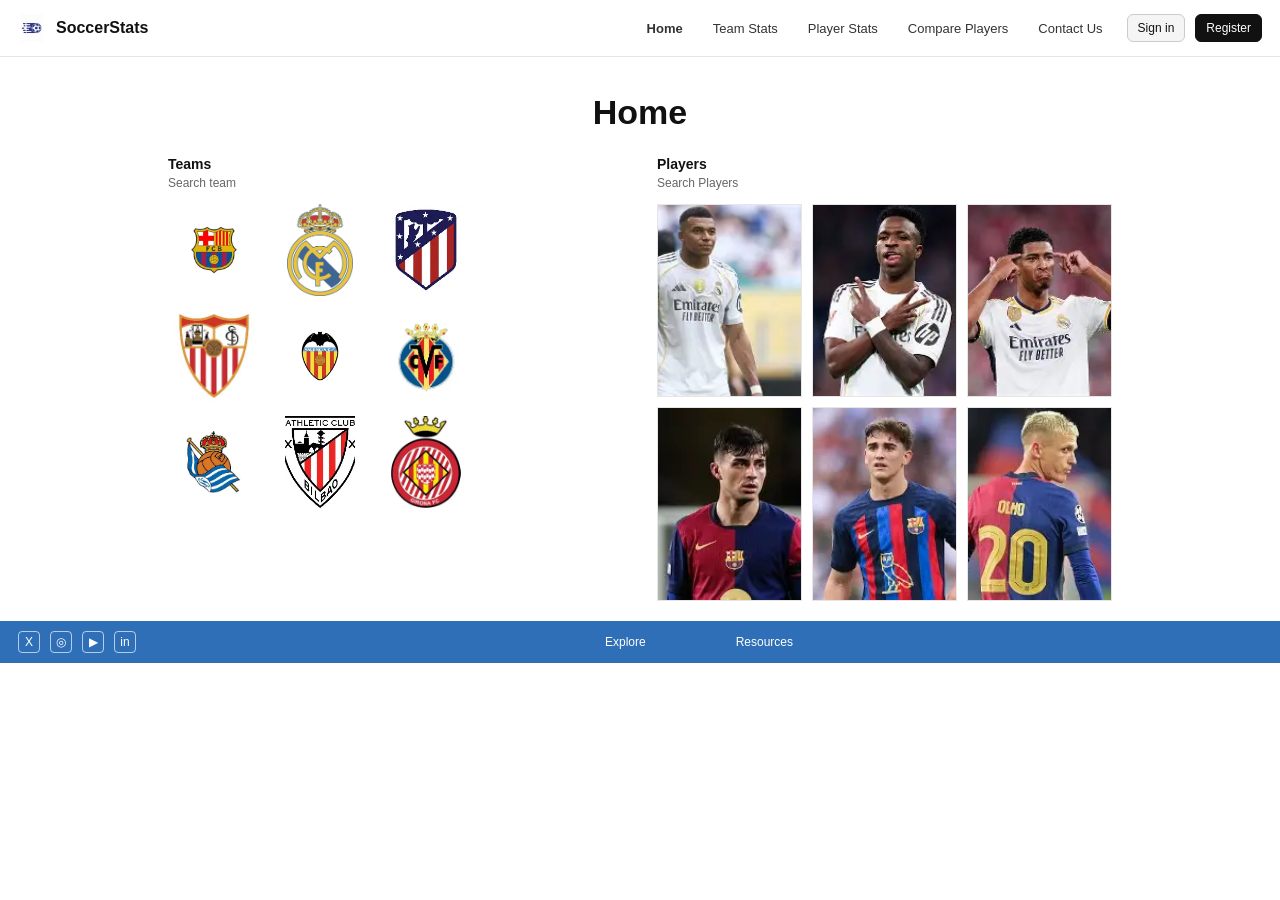
==== index.html @ dd5eb85a "Add files via upload" ====
<!doctype html>
<html lang="en">
<head>
  <meta charset="utf-8" />
  <meta name="viewport" content="width=device-width, initial-scale=1" />
  <title>SoccerStats | Home</title>
   <!-- Author: Isaac Sanchez  -->
  <link rel="stylesheet" href="styles.css" />
</head>

<body>
  <!-- Header / Nav -->
  <header class="site-header">
    <div class="brand">
      <img class="brand-logo" src="images/logo.png" alt="SoccerStats logo" />
      <span class="brand-name">SoccerStats</span>
    </div>

    <nav class="top-nav" aria-label="Primary">
      <a class="nav-link active" href="index.html" aria-current="page">Home</a>
      <a class="nav-link" href="team-stats.html">Team Stats</a>
      <a class="nav-link" href="player-stats.html">Player Stats</a>
      <a class="nav-link" href="compare.html">Compare Players</a>
      <a class="nav-link" href="contact.html">Contact Us</a>

      <div class="nav-actions">
        <a class="btn btn-ghost" href="signin.html">Sign in</a>
        <a class="btn btn-solid" href="register.html">Register</a>
      </div>
    </nav>
  </header>

  <main class="page">
    <h1 class="page-title">Home</h1>

    <section class="content" aria-label="Home content">
      <!-- Teams -->
      <div class="column">
        <div class="section-head">
          <h2>Teams</h2>
          <p class="muted">Search team</p>
        </div>

        <section class="teams-grid" aria-label="La Liga team logos">
          <img class="team-logo" src="images/teams/barcelona.png" alt="FC Barcelona" />
          <img class="team-logo" src="images/teams/realmadrid.png" alt="Real Madrid" />
          <img class="team-logo" src="images/teams/atletico.png" alt="Atlético de Madrid" />

          <img class="team-logo" src="images/teams/sevilla.png" alt="Sevilla FC" />
          <img class="team-logo" src="images/teams/valencia.png" alt="Valencia CF" />
          <img class="team-logo" src="images/teams/villarreal.png" alt="Villarreal CF" />

          <img class="team-logo" src="images/teams/realsociedad.png" alt="Real Sociedad" />
          <img class="team-logo" src="images/teams/athleticclub.png" alt="Athletic Club" />
          <img class="team-logo" src="images/teams/girona.png" alt="Girona FC" />
        </section>
      </div>

      <!-- Players -->
      <div class="column">
        <div class="section-head">
          <h2>Players</h2>
          <p class="muted">Search Players</p>
        </div>

        <section class="players-grid" aria-label="Active La Liga players">
          <img class="player-img" src="images/players/mbappe.jpg" alt="Kylian Mbappé" />
          <img class="player-img" src="images/players/vinicius.jpg" alt="Vinícius Júnior" />
          <img class="player-img" src="images/players/bellingham.jpg" alt="Jude Bellingham" />

          <img class="player-img" src="images/players/pedri.jpg" alt="Pedri" />
          <img class="player-img" src="images/players/gavi.jpg" alt="Gavi" />
          <img class="player-img" src="images/players/olmo.jpg" alt="Dani Olmo" />
        </section>
      </div>
    </section>
  </main>

  <footer class="site-footer">
    <nav class="footer-left" aria-label="Social links">
      <a class="social" href="#" aria-label="X">X</a>
      <a class="social" href="#" aria-label="Instagram">◎</a>
      <a class="social" href="#" aria-label="YouTube">▶</a>
      <a class="social" href="#" aria-label="LinkedIn">in</a>
    </nav>

    <div class="footer-links">
      <a href="#" class="footer-link">Explore</a>
      <a href="#" class="footer-link">Resources</a>
    </div>

    <div class="footer-right" aria-hidden="true"></div>
  </footer>
</body>
</html>
---- styles.css ----
* { box-sizing: border-box; }

:root {
  --text: #111;
  --muted: #666;
  --line: #e6e6e6;
  --blue: #2f6fb7;
  --btn-dark: #111;
}

body {
  margin: 0;
  font-family: Arial, Helvetica, sans-serif;
  color: var(--text);
  background: #fff;
}

/* Header / Nav */
.site-header {
  display: flex;
  align-items: center;
  gap: 20px;
  padding: 14px 18px;
  border-bottom: 1px solid var(--line);
}

.brand {
  display: flex;
  align-items: center;
  gap: 10px;
  min-width: 170px;
}

.brand-logo {
  width: 28px;
  height: 28px;
  object-fit: contain;
}

.brand-name {
  font-weight: 700;
}

.top-nav {
  display: flex;
  align-items: center;
  gap: 18px;
  flex: 1;
  justify-content: flex-end;
  flex-wrap: wrap;
}

.nav-link {
  text-decoration: none;
  color: #333;
  font-size: 13px;
  padding: 6px 6px;
}

.nav-link.active {
  font-weight: 700;
}

.nav-actions {
  display: flex;
  gap: 10px;
  align-items: center;
}

.btn {
  text-decoration: none;
  font-size: 12px;
  padding: 6px 10px;
  border-radius: 6px;
  border: 1px solid #ccc;
  color: #111;
  background: #fff;
  display: inline-block;
}

.btn-ghost { background: #f5f5f5; }

.btn-solid {
  background: var(--btn-dark);
  color: #fff;
  border-color: var(--btn-dark);
}

/* Main layout */
.page {
  max-width: 980px;
  margin: 0 auto;
  padding: 18px 18px 0;
}

.page-title {
  text-align: center;
  font-size: 34px;
  margin: 18px 0 24px;
}

.content {
  display: grid;
  grid-template-columns: 1fr 1fr;
  gap: 34px;
  align-items: start;
  padding-bottom: 20px;
}

.section-head h2 {
  font-size: 14px;
  margin: 0;
}

.muted {
  margin: 4px 0 14px;
  color: var(--muted);
  font-size: 12px;
}

/* Teams grid */
.teams-grid {
  display: grid;
  grid-template-columns: repeat(3, 92px);
  gap: 14px;
  align-items: center;
}

.team-logo {
  width: 92px;
  height: 92px;
  object-fit: contain;
}

/* Players grid */
.players-grid {
  display: grid;
  grid-template-columns: repeat(3, 1fr);
  gap: 10px;
}

.player-img {
  width: 100%;
  aspect-ratio: 3 / 4;
  object-fit: cover;
  border: 1px solid var(--line);
}

/* Team Stats page */
.search-row {
  display: flex;
  justify-content: center;
  align-items: center;
  gap: 110px;
  margin: 0 0 18px;
  color: #8a8a8a;
  font-size: 11px;
}

.search-icon {
  font-weight: 700;
  color: #333;
}

.stats-layout {
  display: grid;
  grid-template-columns: 1fr 1fr;
  gap: 40px;
  align-items: start;
  padding-bottom: 30px;
}

.team-logo-wrap {
  display: flex;
  justify-content: flex-start;
  align-items: flex-start;
}

.team-logo-large {
  width: 340px;
  max-width: 100%;
  height: auto;
  object-fit: contain;
}

.team-card {
  background: #fff;
  border: 1px solid var(--line);
  border-radius: 6px;
  padding: 22px 18px;
  min-height: 285px;
}

.team-card-title {
  text-align: center;
  margin: 0 0 14px;
  font-size: 14px;
}

.team-card-columns {
  display: grid;
  grid-template-columns: 1fr 1fr;
  gap: 60px;
  justify-content: center;
  padding: 0 10px;
}

.stat-list {
  margin: 0;
  padding-left: 16px;
  font-size: 11px;
  color: #666;
}

.stat-list li {
  margin: 7px 0;
}

.select-team-btn {
  display: block;
  width: 100%;
  margin-top: 18px;
  padding: 9px 12px;
  border-radius: 6px;
  border: 1px solid #333;
  background: #333;
  color: #fff;
  font-size: 11px;
  cursor: pointer;
}

.select-team-btn:hover { filter: brightness(1.05); }

/* Footer */
.site-footer {
  background: var(--blue);
  color: #fff;
  padding: 10px 18px;
  display: flex;
  align-items: center;
  justify-content: space-between;
}

.footer-left {
  display: flex;
  gap: 10px;
}

.social {
  width: 22px;
  height: 22px;
  border: 1px solid rgba(255,255,255,0.65);
  border-radius: 4px;
  display: inline-flex;
  align-items: center;
  justify-content: center;
  color: #fff;
  text-decoration: none;
  font-size: 12px;
}

.footer-links {
  display: flex;
  gap: 90px;
  font-size: 12px;
}

.footer-link {
  color: #fff;
  text-decoration: none;
}

/* Responsive */
@media (max-width: 900px) {
  .content { grid-template-columns: 1fr; }
  .stats-layout { grid-template-columns: 1fr; }
  .footer-links { gap: 30px; }
  .team-card-columns { gap: 20px; }
  .search-row { gap: 30px; }
}
/* ===== Contact page ===== */

.page-subtitle {
  text-align: center;
  margin: -10px 0 18px;
  color: #333;
  font-size: 16px;
}

.contact-wrap {
  display: flex;
  justify-content: center;
  padding-bottom: 30px;
}

.contact-card {
  width: 260px;
  border: 1px solid var(--line);
  border-radius: 6px;
  padding: 14px;
  background: #fff;
}

.form-group { margin-bottom: 12px; }

.form-label {
  display: block;
  font-size: 11px;
  color: #333;
  margin-bottom: 4px;
}

.form-input,
.form-textarea {
  width: 100%;
  padding: 7px 8px;
  font-size: 11px;
  border: 1px solid var(--line);
  border-radius: 4px;
  outline: none;
}

.form-textarea { resize: none; }

.form-submit {
  width: 100%;
  padding: 9px 12px;
  border-radius: 6px;
  border: 1px solid #333;
  background: #333;
  color: #fff;
  font-size: 11px;
  cursor: pointer;
}

.form-submit:hover { filter: brightness(1.05); }

/* ===== Compare page ===== */

.compare-layout {
  display: grid;
  grid-template-columns: 1fr 1fr;
  gap: 34px;
  align-items: start;
  padding-bottom: 28px;
}

.compare-panel {
  display: flex;
  flex-direction: column;
  align-items: center;
}

.compare-photo {
  width: 320px;
  max-width: 100%;
  height: 180px;
  object-fit: cover;
  margin-bottom: -6px; /* lets the card tuck under a bit */
}

.compare-card {
  width: 100%;
  border: 1px solid var(--line);
  border-radius: 6px;
  padding: 18px 16px;
  background: #fff;
}

.compare-title {
  text-align: center;
  margin: 0 0 12px;
  font-size: 14px;
}

.compare-columns {
  display: grid;
  grid-template-columns: 1fr 1fr;
  gap: 60px;
  padding: 0 10px;
}

/* ===== Player Stats page ===== */

.playerstats-layout {
  display: grid;
  grid-template-columns: 1fr 1fr;
  gap: 40px;
  align-items: start;
  padding-bottom: 30px;
}

.playerstats-photo-wrap {
  display: flex;
  justify-content: flex-start;
  align-items: flex-start;
}

.playerstats-photo {
  width: 520px;
  max-width: 100%;
  height: auto;
  object-fit: cover;
}

/* Responsive adjustments */
@media (max-width: 900px) {
  .compare-layout { grid-template-columns: 1fr; }
  .playerstats-layout { grid-template-columns: 1fr; }
  .compare-columns { gap: 20px; }
}
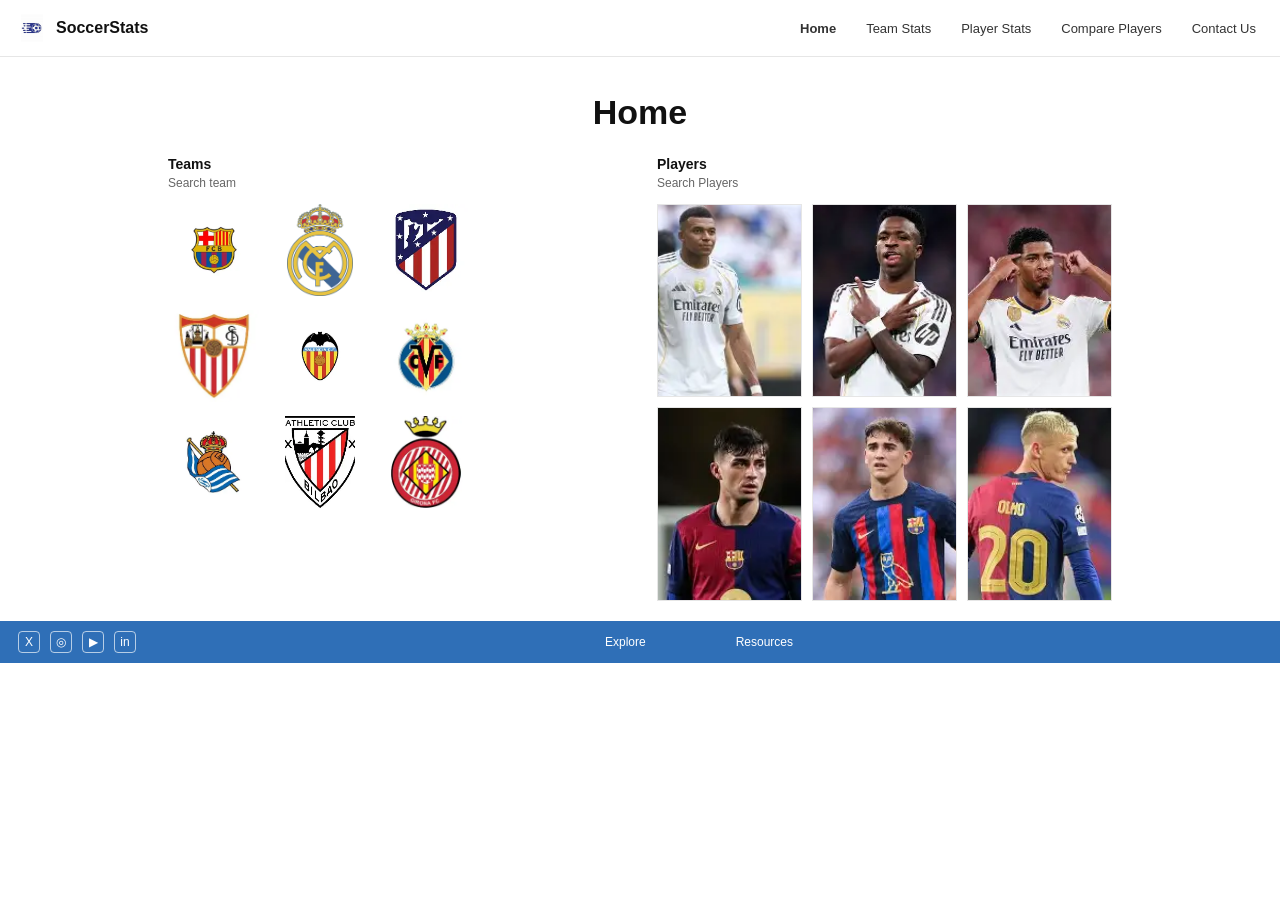
==== commit e9608008: "Fix formatting issues in index.html" ====
--- a/index.html
+++ b/index.html
@@ -22,11 +22,6 @@
       <a class="nav-link" href="player-stats.html">Player Stats</a>
       <a class="nav-link" href="compare.html">Compare Players</a>
       <a class="nav-link" href="contact.html">Contact Us</a>
-
-      <div class="nav-actions">
-        <a class="btn btn-ghost" href="signin.html">Sign in</a>
-        <a class="btn btn-solid" href="register.html">Register</a>
-      </div>
     </nav>
   </header>
 
@@ -92,4 +87,5 @@
     <div class="footer-right" aria-hidden="true"></div>
   </footer>
 </body>
-</html>+
+</html>
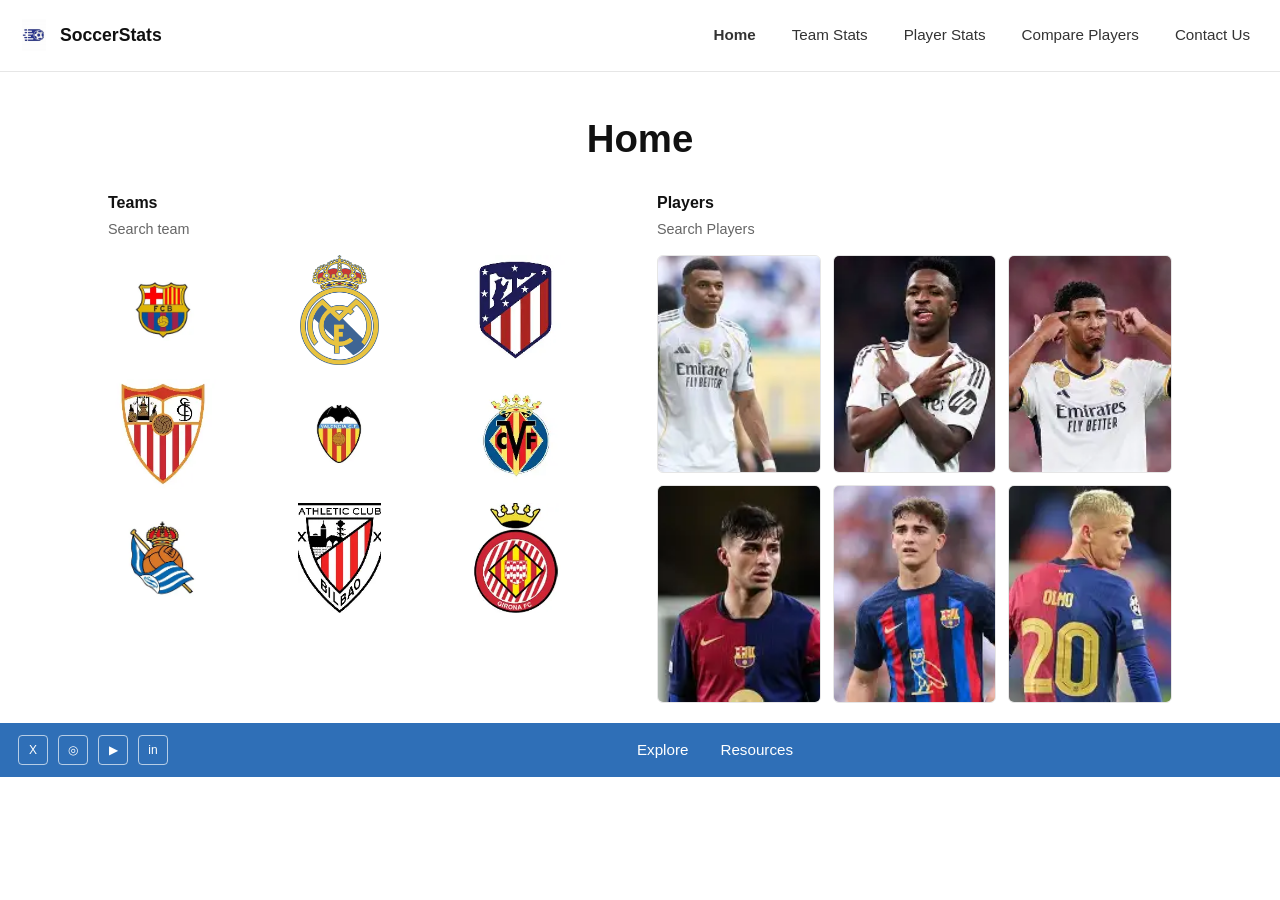
==== commit 78257b54: "Add links to team and player stats in index.html Updated team and player sections to include links t" ====
--- a/index.html
+++ b/index.html
@@ -4,12 +4,11 @@
   <meta charset="utf-8" />
   <meta name="viewport" content="width=device-width, initial-scale=1" />
   <title>SoccerStats | Home</title>
-   <!-- Author: Isaac Sanchez  -->
+  <!-- Author: Isaac Sanchez -->
   <link rel="stylesheet" href="styles.css" />
 </head>
 
 <body>
-  <!-- Header / Nav -->
   <header class="site-header">
     <div class="brand">
       <img class="brand-logo" src="images/logo.png" alt="SoccerStats logo" />
@@ -29,7 +28,6 @@
     <h1 class="page-title">Home</h1>
 
     <section class="content" aria-label="Home content">
-      <!-- Teams -->
       <div class="column">
         <div class="section-head">
           <h2>Teams</h2>
@@ -37,21 +35,44 @@
         </div>
 
         <section class="teams-grid" aria-label="La Liga team logos">
-          <img class="team-logo" src="images/teams/barcelona.png" alt="FC Barcelona" />
-          <img class="team-logo" src="images/teams/realmadrid.png" alt="Real Madrid" />
-          <img class="team-logo" src="images/teams/atletico.png" alt="Atlético de Madrid" />
+          <a class="team-link" href="https://www.laliga.com/en-GB/clubs/fc-barcelona/stats" target="_blank" rel="noopener noreferrer" aria-label="View FC Barcelona stats">
+            <img class="team-logo" src="images/teams/barcelona.png" alt="FC Barcelona" />
+          </a>
 
-          <img class="team-logo" src="images/teams/sevilla.png" alt="Sevilla FC" />
-          <img class="team-logo" src="images/teams/valencia.png" alt="Valencia CF" />
-          <img class="team-logo" src="images/teams/villarreal.png" alt="Villarreal CF" />
+          <a class="team-link" href="https://www.laliga.com/en-GB/clubs/real-madrid/stats" target="_blank" rel="noopener noreferrer" aria-label="View Real Madrid stats">
+            <img class="team-logo" src="images/teams/realmadrid.png" alt="Real Madrid" />
+          </a>
 
-          <img class="team-logo" src="images/teams/realsociedad.png" alt="Real Sociedad" />
-          <img class="team-logo" src="images/teams/athleticclub.png" alt="Athletic Club" />
-          <img class="team-logo" src="images/teams/girona.png" alt="Girona FC" />
+          <a class="team-link" href="https://www.laliga.com/en-GB/clubs/atletico-de-madrid/stats" target="_blank" rel="noopener noreferrer" aria-label="View Atlético de Madrid stats">
+            <img class="team-logo" src="images/teams/atletico.png" alt="Atlético de Madrid" />
+          </a>
+
+          <a class="team-link" href="https://www.laliga.com/en-GB/clubs/sevilla-fc/stats" target="_blank" rel="noopener noreferrer" aria-label="View Sevilla FC stats">
+            <img class="team-logo" src="images/teams/sevilla.png" alt="Sevilla FC" />
+          </a>
+
+          <a class="team-link" href="https://www.laliga.com/en-GB/clubs/valencia-cf/stats" target="_blank" rel="noopener noreferrer" aria-label="View Valencia CF stats">
+            <img class="team-logo" src="images/teams/valencia.png" alt="Valencia CF" />
+          </a>
+
+          <a class="team-link" href="https://www.laliga.com/en-GB/clubs/villarreal-cf/stats" target="_blank" rel="noopener noreferrer" aria-label="View Villarreal CF stats">
+            <img class="team-logo" src="images/teams/villarreal.png" alt="Villarreal CF" />
+          </a>
+
+          <a class="team-link" href="https://www.laliga.com/en-GB/clubs/real-sociedad/stats" target="_blank" rel="noopener noreferrer" aria-label="View Real Sociedad stats">
+            <img class="team-logo" src="images/teams/realsociedad.png" alt="Real Sociedad" />
+          </a>
+
+          <a class="team-link" href="https://www.laliga.com/en-GB/clubs/athletic-club/stats" target="_blank" rel="noopener noreferrer" aria-label="View Athletic Club stats">
+            <img class="team-logo" src="images/teams/athleticclub.png" alt="Athletic Club" />
+          </a>
+
+          <a class="team-link" href="https://www.laliga.com/en-GB/clubs/girona-fc/stats" target="_blank" rel="noopener noreferrer" aria-label="View Girona FC stats">
+            <img class="team-logo" src="images/teams/girona.png" alt="Girona FC" />
+          </a>
         </section>
       </div>
 
-      <!-- Players -->
       <div class="column">
         <div class="section-head">
           <h2>Players</h2>
@@ -59,13 +80,29 @@
         </div>
 
         <section class="players-grid" aria-label="Active La Liga players">
-          <img class="player-img" src="images/players/mbappe.jpg" alt="Kylian Mbappé" />
-          <img class="player-img" src="images/players/vinicius.jpg" alt="Vinícius Júnior" />
-          <img class="player-img" src="images/players/bellingham.jpg" alt="Jude Bellingham" />
+          <a class="player-link" href="https://www.laliga.com/en-GB/player/kylian-mbappe-lottin" target="_blank" rel="noopener noreferrer" aria-label="View Kylian Mbappé stats">
+            <img class="player-img" src="images/players/mbappe.jpg" alt="Kylian Mbappé" />
+          </a>
 
-          <img class="player-img" src="images/players/pedri.jpg" alt="Pedri" />
-          <img class="player-img" src="images/players/gavi.jpg" alt="Gavi" />
-          <img class="player-img" src="images/players/olmo.jpg" alt="Dani Olmo" />
+          <a class="player-link" href="https://www.laliga.com/en-GB/player/vini-jr" target="_blank" rel="noopener noreferrer" aria-label="View Vinícius Júnior stats">
+            <img class="player-img" src="images/players/vinicius.jpg" alt="Vinícius Júnior" />
+          </a>
+
+          <a class="player-link" href="https://www.laliga.com/en-GB/player/jude-bellingham" target="_blank" rel="noopener noreferrer" aria-label="View Jude Bellingham stats">
+            <img class="player-img" src="images/players/bellingham.jpg" alt="Jude Bellingham" />
+          </a>
+
+          <a class="player-link" href="https://www.laliga.com/en-GB/player/pedri" target="_blank" rel="noopener noreferrer" aria-label="View Pedri stats">
+            <img class="player-img" src="images/players/pedri.jpg" alt="Pedri" />
+          </a>
+
+          <a class="player-link" href="https://www.laliga.com/en-GB/player/gavi" target="_blank" rel="noopener noreferrer" aria-label="View Gavi stats">
+            <img class="player-img" src="images/players/gavi.jpg" alt="Gavi" />
+          </a>
+
+          <a class="player-link" href="https://www.laliga.com/en-GB/player/dani-olmo" target="_blank" rel="noopener noreferrer" aria-label="View Dani Olmo stats">
+            <img class="player-img" src="images/players/olmo.jpg" alt="Dani Olmo" />
+          </a>
         </section>
       </div>
     </section>
@@ -73,10 +110,10 @@
 
   <footer class="site-footer">
     <nav class="footer-left" aria-label="Social links">
-      <a class="social" href="#" aria-label="X">X</a>
-      <a class="social" href="#" aria-label="Instagram">◎</a>
-      <a class="social" href="#" aria-label="YouTube">▶</a>
-      <a class="social" href="#" aria-label="LinkedIn">in</a>
+      <a class="social" href="https://x.com" target="_blank" rel="noopener noreferrer" aria-label="X">X</a>
+      <a class="social" href="https://www.instagram.com" target="_blank" rel="noopener noreferrer" aria-label="Instagram">◎</a>
+      <a class="social" href="https://www.youtube.com" target="_blank" rel="noopener noreferrer" aria-label="YouTube">▶</a>
+      <a class="social" href="https://www.linkedin.com" target="_blank" rel="noopener noreferrer" aria-label="LinkedIn">in</a>
     </nav>
 
     <div class="footer-links">
@@ -87,5 +124,4 @@
     <div class="footer-right" aria-hidden="true"></div>
   </footer>
 </body>
-
 </html>
--- a/styles.css
+++ b/styles.css
@@ -1,4 +1,6 @@
-* { box-sizing: border-box; }
+* {
+  box-sizing: border-box;
+}
 
 :root {
   --text: #111;
@@ -8,20 +10,35 @@
   --btn-dark: #111;
 }
 
+html,
 body {
   margin: 0;
+  padding: 0;
+  overflow-x: hidden;
+}
+
+body {
   font-family: Arial, Helvetica, sans-serif;
   color: var(--text);
   background: #fff;
+  line-height: 1.5;
+}
+
+img {
+  max-width: 100%;
+  height: auto;
+  display: block;
 }
 
 /* Header / Nav */
 .site-header {
   display: flex;
   align-items: center;
+  justify-content: space-between;
   gap: 20px;
   padding: 14px 18px;
   border-bottom: 1px solid var(--line);
+  flex-wrap: wrap;
 }
 
 .brand {
@@ -32,19 +49,20 @@
 }
 
 .brand-logo {
-  width: 28px;
-  height: 28px;
+  width: 32px;
+  height: 32px;
   object-fit: contain;
 }
 
 .brand-name {
   font-weight: 700;
+  font-size: 1.1rem;
 }
 
 .top-nav {
   display: flex;
   align-items: center;
-  gap: 18px;
+  gap: 12px;
   flex: 1;
   justify-content: flex-end;
   flex-wrap: wrap;
@@ -53,8 +71,14 @@
 .nav-link {
   text-decoration: none;
   color: #333;
-  font-size: 13px;
-  padding: 6px 6px;
+  font-size: 0.95rem;
+  padding: 10px 12px;
+  border-radius: 6px;
+}
+
+.nav-link:hover,
+.nav-link:focus {
+  background: #f3f3f3;
 }
 
 .nav-link.active {
@@ -78,7 +102,9 @@
   display: inline-block;
 }
 
-.btn-ghost { background: #f5f5f5; }
+.btn-ghost {
+  background: #f5f5f5;
+}
 
 .btn-solid {
   background: var(--btn-dark);
@@ -88,14 +114,14 @@
 
 /* Main layout */
 .page {
-  max-width: 980px;
+  max-width: 1100px;
   margin: 0 auto;
-  padding: 18px 18px 0;
+  padding: 20px 18px 0;
 }
 
 .page-title {
   text-align: center;
-  font-size: 34px;
+  font-size: clamp(2rem, 4vw, 2.4rem);
   margin: 18px 0 24px;
 }
 
@@ -107,36 +133,42 @@
   padding-bottom: 20px;
 }
 
+.column {
+  min-width: 0;
+}
+
 .section-head h2 {
-  font-size: 14px;
+  font-size: 1rem;
   margin: 0;
 }
 
 .muted {
   margin: 4px 0 14px;
   color: var(--muted);
-  font-size: 12px;
+  font-size: 0.9rem;
 }
 
 /* Teams grid */
 .teams-grid {
   display: grid;
-  grid-template-columns: repeat(3, 92px);
+  grid-template-columns: repeat(3, minmax(80px, 1fr));
   gap: 14px;
   align-items: center;
 }
 
 .team-logo {
-  width: 92px;
-  height: 92px;
+  width: 100%;
+  max-width: 110px;
+  aspect-ratio: 1 / 1;
   object-fit: contain;
+  justify-self: center;
 }
 
 /* Players grid */
 .players-grid {
   display: grid;
   grid-template-columns: repeat(3, 1fr);
-  gap: 10px;
+  gap: 12px;
 }
 
 .player-img {
@@ -144,17 +176,20 @@
   aspect-ratio: 3 / 4;
   object-fit: cover;
   border: 1px solid var(--line);
-}
-
-/* Team Stats page */
+  border-radius: 6px;
+}
+
+/* Search row */
 .search-row {
   display: flex;
   justify-content: center;
   align-items: center;
-  gap: 110px;
+  gap: 40px;
   margin: 0 0 18px;
   color: #8a8a8a;
-  font-size: 11px;
+  font-size: 0.9rem;
+  flex-wrap: wrap;
+  text-align: center;
 }
 
 .search-icon {
@@ -162,6 +197,7 @@
   color: #333;
 }
 
+/* Team Stats page */
 .stats-layout {
   display: grid;
   grid-template-columns: 1fr 1fr;
@@ -186,7 +222,7 @@
 .team-card {
   background: #fff;
   border: 1px solid var(--line);
-  border-radius: 6px;
+  border-radius: 8px;
   padding: 22px 18px;
   min-height: 285px;
 }
@@ -194,62 +230,67 @@
 .team-card-title {
   text-align: center;
   margin: 0 0 14px;
-  font-size: 14px;
+  font-size: 1rem;
 }
 
 .team-card-columns {
   display: grid;
   grid-template-columns: 1fr 1fr;
-  gap: 60px;
+  gap: 40px;
   justify-content: center;
   padding: 0 10px;
 }
 
 .stat-list {
   margin: 0;
-  padding-left: 16px;
-  font-size: 11px;
+  padding-left: 18px;
+  font-size: 0.95rem;
   color: #666;
 }
 
 .stat-list li {
-  margin: 7px 0;
+  margin: 8px 0;
 }
 
 .select-team-btn {
   display: block;
   width: 100%;
   margin-top: 18px;
-  padding: 9px 12px;
+  padding: 12px 14px;
   border-radius: 6px;
   border: 1px solid #333;
   background: #333;
   color: #fff;
-  font-size: 11px;
+  font-size: 0.95rem;
   cursor: pointer;
 }
 
-.select-team-btn:hover { filter: brightness(1.05); }
+.select-team-btn:hover {
+  filter: brightness(1.05);
+}
 
 /* Footer */
 .site-footer {
   background: var(--blue);
   color: #fff;
-  padding: 10px 18px;
+  padding: 12px 18px;
   display: flex;
   align-items: center;
   justify-content: space-between;
+  gap: 18px;
+  flex-wrap: wrap;
 }
 
 .footer-left {
   display: flex;
   gap: 10px;
+  flex-wrap: wrap;
 }
 
 .social {
-  width: 22px;
-  height: 22px;
-  border: 1px solid rgba(255,255,255,0.65);
+  width: 30px;
+  height: 30px;
+  border: 1px solid rgba(255, 255, 255, 0.65);
   border-radius: 4px;
   display: inline-flex;
   align-items: center;
@@ -261,8 +302,9 @@
 
 .footer-links {
   display: flex;
-  gap: 90px;
-  font-size: 12px;
+  gap: 32px;
+  font-size: 0.95rem;
+  flex-wrap: wrap;
 }
 
 .footer-link {
@@ -270,16 +312,7 @@
   text-decoration: none;
 }
 
-/* Responsive */
-@media (max-width: 900px) {
-  .content { grid-template-columns: 1fr; }
-  .stats-layout { grid-template-columns: 1fr; }
-  .footer-links { gap: 30px; }
-  .team-card-columns { gap: 20px; }
-  .search-row { gap: 30px; }
-}
-/* ===== Contact page ===== */
-
+/* Contact page */
 .page-subtitle {
   text-align: center;
   margin: -10px 0 18px;
@@ -294,18 +327,21 @@
 }
 
 .contact-card {
-  width: 260px;
+  width: 100%;
+  max-width: 360px;
   border: 1px solid var(--line);
   border-radius: 6px;
   padding: 14px;
   background: #fff;
 }
 
-.form-group { margin-bottom: 12px; }
+.form-group {
+  margin-bottom: 12px;
+}
 
 .form-label {
   display: block;
-  font-size: 11px;
+  font-size: 0.9rem;
   color: #333;
   margin-bottom: 4px;
 }
@@ -313,30 +349,33 @@
 .form-input,
 .form-textarea {
   width: 100%;
-  padding: 7px 8px;
-  font-size: 11px;
+  padding: 10px 12px;
+  font-size: 0.95rem;
   border: 1px solid var(--line);
   border-radius: 4px;
   outline: none;
 }
 
-.form-textarea { resize: none; }
+.form-textarea {
+  resize: none;
+}
 
 .form-submit {
   width: 100%;
-  padding: 9px 12px;
+  padding: 10px 12px;
   border-radius: 6px;
   border: 1px solid #333;
   background: #333;
   color: #fff;
-  font-size: 11px;
+  font-size: 0.95rem;
   cursor: pointer;
 }
 
-.form-submit:hover { filter: brightness(1.05); }
-
-/* ===== Compare page ===== */
-
+.form-submit:hover {
+  filter: brightness(1.05);
+}
+
+/* Compare page */
 .compare-layout {
   display: grid;
   grid-template-columns: 1fr 1fr;
@@ -356,7 +395,7 @@
   max-width: 100%;
   height: 180px;
   object-fit: cover;
-  margin-bottom: -6px; /* lets the card tuck under a bit */
+  margin-bottom: -6px;
 }
 
 .compare-card {
@@ -376,12 +415,11 @@
 .compare-columns {
   display: grid;
   grid-template-columns: 1fr 1fr;
-  gap: 60px;
+  gap: 40px;
   padding: 0 10px;
 }
 
-/* ===== Player Stats page ===== */
-
+/* Player Stats page */
 .playerstats-layout {
   display: grid;
   grid-template-columns: 1fr 1fr;
@@ -397,15 +435,109 @@
 }
 
 .playerstats-photo {
-  width: 520px;
-  max-width: 100%;
+  width: 100%;
+  max-width: 520px;
   height: auto;
   object-fit: cover;
-}
-
-/* Responsive adjustments */
+  border-radius: 8px;
+}
+
+/* Tablet */
 @media (max-width: 900px) {
-  .compare-layout { grid-template-columns: 1fr; }
-  .playerstats-layout { grid-template-columns: 1fr; }
-  .compare-columns { gap: 20px; }
-}+  .content,
+  .stats-layout,
+  .compare-layout,
+  .playerstats-layout {
+    grid-template-columns: 1fr;
+  }
+
+  .team-card-columns,
+  .compare-columns {
+    gap: 20px;
+  }
+
+  .footer-links {
+    gap: 20px;
+  }
+
+  .search-row {
+    gap: 20px;
+  }
+
+  .site-header {
+    align-items: flex-start;
+  }
+
+  .top-nav {
+    justify-content: flex-start;
+    width: 100%;
+  }
+}
+
+/* Mobile */
+@media (max-width: 600px) {
+  .page {
+    padding: 16px 14px 0;
+  }
+
+  .page-title {
+    margin: 16px 0 20px;
+  }
+
+  .site-header {
+    flex-direction: column;
+    align-items: stretch;
+    gap: 12px;
+  }
+
+  .brand {
+    justify-content: center;
+  }
+
+  .top-nav {
+    justify-content: center;
+    gap: 8px;
+  }
+
+  .nav-link {
+    flex: 1 1 auto;
+    text-align: center;
+    padding: 10px;
+    font-size: 0.9rem;
+  }
+
+  .teams-grid {
+    grid-template-columns: repeat(2, 1fr);
+  }
+
+  .players-grid {
+    grid-template-columns: 1fr;
+  }
+
+  .team-card-columns,
+  .compare-columns {
+    grid-template-columns: 1fr;
+    gap: 12px;
+  }
+
+  .site-footer {
+    flex-direction: column;
+    text-align: center;
+  }
+
+  .footer-left,
+  .footer-links {
+    justify-content: center;
+  }
+
+  .search-row {
+    flex-direction: column;
+    gap: 8px;
+  }
+
+  .team-card,
+  .compare-card,
+  .contact-card {
+    padding: 16px;
+  }
+}
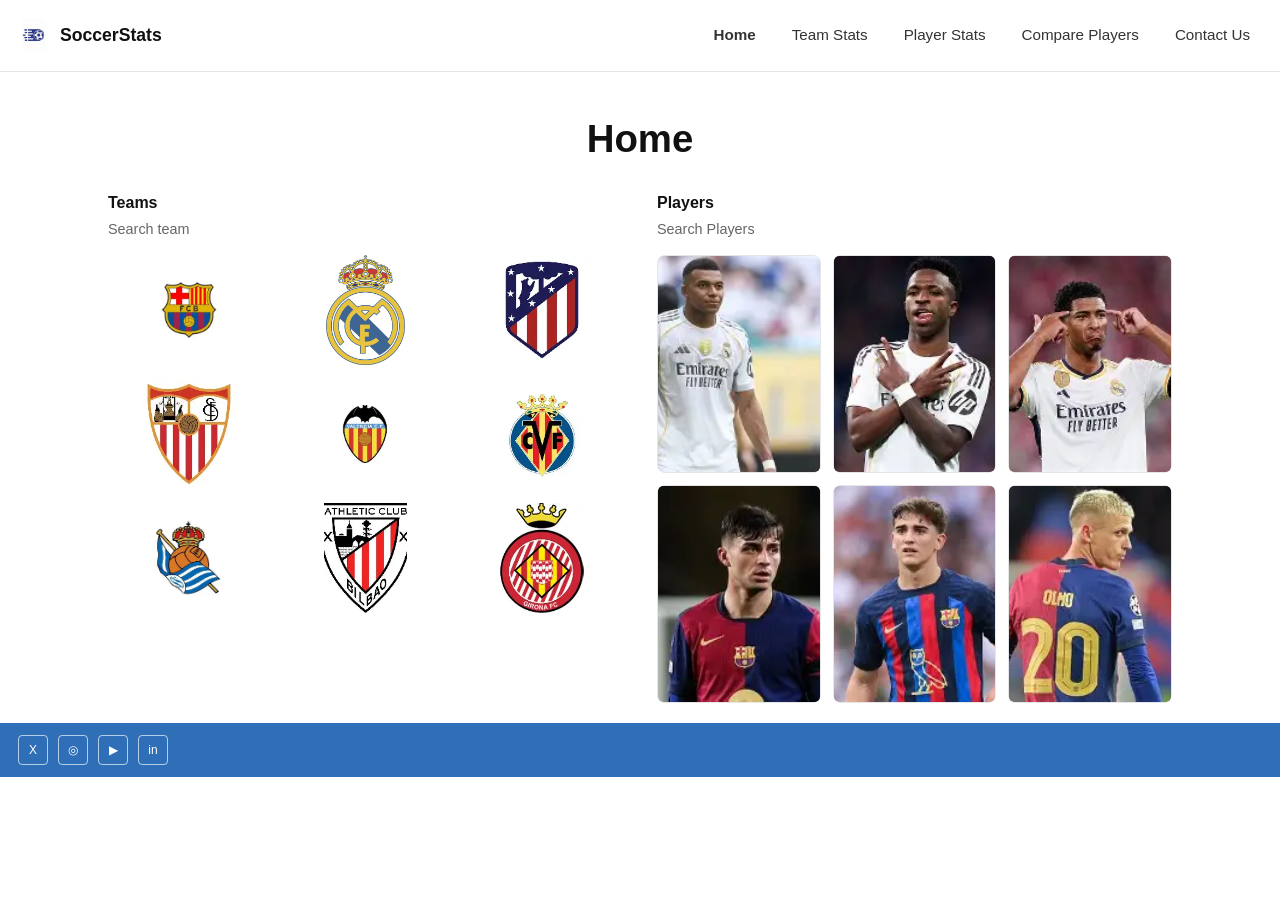
==== commit f22c88a4: "Fix HTML encoding issues in index.html" ====
--- a/index.html
+++ b/index.html
@@ -108,20 +108,13 @@
     </section>
   </main>
 
-  <footer class="site-footer">
-    <nav class="footer-left" aria-label="Social links">
-      <a class="social" href="https://x.com" target="_blank" rel="noopener noreferrer" aria-label="X">X</a>
-      <a class="social" href="https://www.instagram.com" target="_blank" rel="noopener noreferrer" aria-label="Instagram">◎</a>
-      <a class="social" href="https://www.youtube.com" target="_blank" rel="noopener noreferrer" aria-label="YouTube">▶</a>
-      <a class="social" href="https://www.linkedin.com" target="_blank" rel="noopener noreferrer" aria-label="LinkedIn">in</a>
-    </nav>
-
-    <div class="footer-links">
-      <a href="#" class="footer-link">Explore</a>
-      <a href="#" class="footer-link">Resources</a>
-    </div>
-
-    <div class="footer-right" aria-hidden="true"></div>
-  </footer>
+ <footer class="site-footer">
+  <nav class="footer-left" aria-label="Social links">
+    <a class="social" href="https://x.com" target="_blank" rel="noopener noreferrer" aria-label="X">X</a>
+    <a class="social" href="https://www.instagram.com" target="_blank" rel="noopener noreferrer" aria-label="Instagram">◎</a>
+    <a class="social" href="https://www.youtube.com" target="_blank" rel="noopener noreferrer" aria-label="YouTube">▶</a>
+    <a class="social" href="https://www.linkedin.com" target="_blank" rel="noopener noreferrer" aria-label="LinkedIn">in</a>
+  </nav>
+</footer>
 </body>
 </html>
--- a/styles.css
+++ b/styles.css
@@ -156,12 +156,28 @@
   align-items: center;
 }
 
+.team-link {
+  display: flex;
+  justify-content: center;
+  align-items: center;
+  text-decoration: none;
+  border-radius: 8px;
+  transition: transform 0.2s ease, opacity 0.2s ease;
+}
+
+.team-link:hover,
+.team-link:focus {
+  transform: scale(1.05);
+  opacity: 0.9;
+}
+
 .team-logo {
   width: 100%;
   max-width: 110px;
   aspect-ratio: 1 / 1;
   object-fit: contain;
   justify-self: center;
+  cursor: pointer;
 }
 
 /* Players grid */
@@ -169,6 +185,20 @@
   display: grid;
   grid-template-columns: repeat(3, 1fr);
   gap: 12px;
+}
+
+.player-link {
+  display: block;
+  text-decoration: none;
+  border-radius: 8px;
+  overflow: hidden;
+  transition: transform 0.2s ease, opacity 0.2s ease;
+}
+
+.player-link:hover,
+.player-link:focus {
+  transform: scale(1.03);
+  opacity: 0.92;
 }
 
 .player-img {
@@ -177,6 +207,7 @@
   object-fit: cover;
   border: 1px solid var(--line);
   border-radius: 6px;
+  cursor: pointer;
 }
 
 /* Search row */
@@ -298,6 +329,14 @@
   color: #fff;
   text-decoration: none;
   font-size: 12px;
+  cursor: pointer;
+  transition: background 0.2s ease, transform 0.2s ease;
+}
+
+.social:hover,
+.social:focus {
+  background: rgba(255, 255, 255, 0.15);
+  transform: translateY(-2px);
 }
 
 .footer-links {
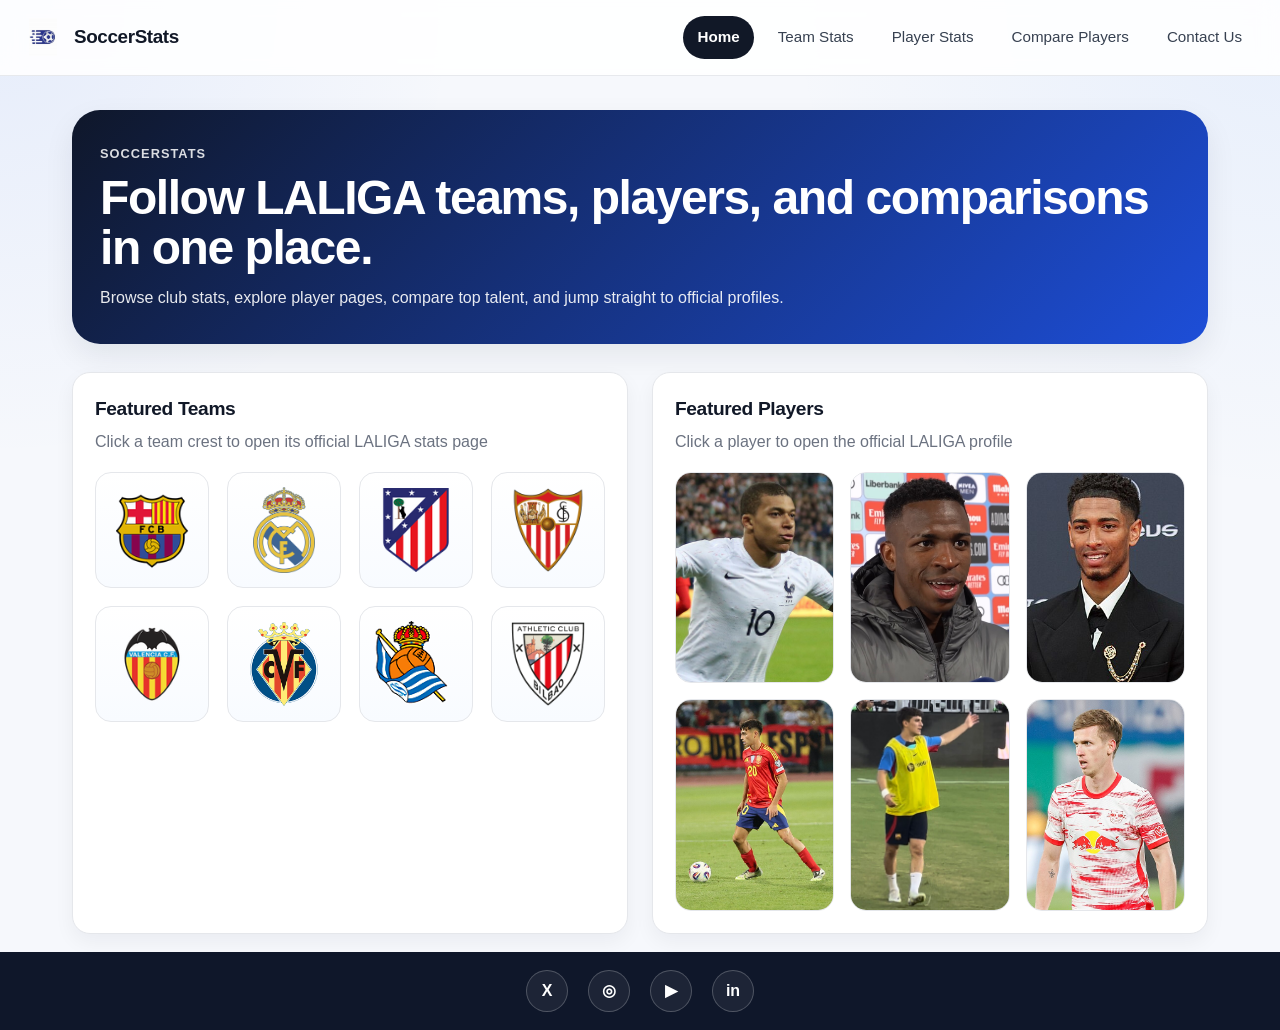
==== commit 09fcceea: "Update index.html" ====
--- a/index.html
+++ b/index.html
@@ -4,7 +4,6 @@
   <meta charset="utf-8" />
   <meta name="viewport" content="width=device-width, initial-scale=1" />
   <title>SoccerStats | Home</title>
-  <!-- Author: Isaac Sanchez -->
   <link rel="stylesheet" href="styles.css" />
 </head>
 
@@ -25,82 +24,72 @@
   </header>
 
   <main class="page">
-    <h1 class="page-title">Home</h1>
+    <section class="hero-card">
+      <p class="hero-kicker">SoccerStats</p>
+      <h1 class="page-title">Follow LALIGA teams, players, and comparisons in one place.</h1>
+      <p class="page-subtitle">
+        Browse club stats, explore player pages, compare top talent, and jump straight to official profiles.
+      </p>
+    </section>
 
-    <section class="content" aria-label="Home content">
-      <div class="column">
+    <section class="home-grid" aria-label="Home content">
+      <div class="panel-card">
         <div class="section-head">
-          <h2>Teams</h2>
-          <p class="muted">Search team</p>
+          <h2>Featured Teams</h2>
+          <p class="muted">Click a team crest to open its official LALIGA stats page</p>
         </div>
 
-        <section class="teams-grid" aria-label="La Liga team logos">
-          <a class="team-link" href="https://www.laliga.com/en-GB/clubs/fc-barcelona/stats" target="_blank" rel="noopener noreferrer" aria-label="View FC Barcelona stats">
+        <section class="teams-grid" aria-label="Featured LALIGA teams">
+          <a class="team-link" href="https://www.laliga.com/en-GB/clubs/fc-barcelona/stats" target="_blank" rel="noopener noreferrer">
             <img class="team-logo" src="images/teams/barcelona.png" alt="FC Barcelona" />
           </a>
-
-          <a class="team-link" href="https://www.laliga.com/en-GB/clubs/real-madrid/stats" target="_blank" rel="noopener noreferrer" aria-label="View Real Madrid stats">
+          <a class="team-link" href="https://www.laliga.com/en-GB/clubs/real-madrid/stats" target="_blank" rel="noopener noreferrer">
             <img class="team-logo" src="images/teams/realmadrid.png" alt="Real Madrid" />
           </a>
-
-          <a class="team-link" href="https://www.laliga.com/en-GB/clubs/atletico-de-madrid/stats" target="_blank" rel="noopener noreferrer" aria-label="View Atlético de Madrid stats">
+          <a class="team-link" href="https://www.laliga.com/en-GB/clubs/atletico-de-madrid/stats" target="_blank" rel="noopener noreferrer">
             <img class="team-logo" src="images/teams/atletico.png" alt="Atlético de Madrid" />
           </a>
-
-          <a class="team-link" href="https://www.laliga.com/en-GB/clubs/sevilla-fc/stats" target="_blank" rel="noopener noreferrer" aria-label="View Sevilla FC stats">
+          <a class="team-link" href="https://www.laliga.com/en-GB/clubs/sevilla-fc/stats" target="_blank" rel="noopener noreferrer">
             <img class="team-logo" src="images/teams/sevilla.png" alt="Sevilla FC" />
           </a>
-
-          <a class="team-link" href="https://www.laliga.com/en-GB/clubs/valencia-cf/stats" target="_blank" rel="noopener noreferrer" aria-label="View Valencia CF stats">
+          <a class="team-link" href="https://www.laliga.com/en-GB/clubs/valencia-cf/stats" target="_blank" rel="noopener noreferrer">
             <img class="team-logo" src="images/teams/valencia.png" alt="Valencia CF" />
           </a>
-
-          <a class="team-link" href="https://www.laliga.com/en-GB/clubs/villarreal-cf/stats" target="_blank" rel="noopener noreferrer" aria-label="View Villarreal CF stats">
+          <a class="team-link" href="https://www.laliga.com/en-GB/clubs/villarreal-cf/stats" target="_blank" rel="noopener noreferrer">
             <img class="team-logo" src="images/teams/villarreal.png" alt="Villarreal CF" />
           </a>
-
-          <a class="team-link" href="https://www.laliga.com/en-GB/clubs/real-sociedad/stats" target="_blank" rel="noopener noreferrer" aria-label="View Real Sociedad stats">
+          <a class="team-link" href="https://www.laliga.com/en-GB/clubs/real-sociedad/stats" target="_blank" rel="noopener noreferrer">
             <img class="team-logo" src="images/teams/realsociedad.png" alt="Real Sociedad" />
           </a>
-
-          <a class="team-link" href="https://www.laliga.com/en-GB/clubs/athletic-club/stats" target="_blank" rel="noopener noreferrer" aria-label="View Athletic Club stats">
+          <a class="team-link" href="https://www.laliga.com/en-GB/clubs/athletic-club/stats" target="_blank" rel="noopener noreferrer">
             <img class="team-logo" src="images/teams/athleticclub.png" alt="Athletic Club" />
-          </a>
-
-          <a class="team-link" href="https://www.laliga.com/en-GB/clubs/girona-fc/stats" target="_blank" rel="noopener noreferrer" aria-label="View Girona FC stats">
-            <img class="team-logo" src="images/teams/girona.png" alt="Girona FC" />
           </a>
         </section>
       </div>
 
-      <div class="column">
+      <div class="panel-card">
         <div class="section-head">
-          <h2>Players</h2>
-          <p class="muted">Search Players</p>
+          <h2>Featured Players</h2>
+          <p class="muted">Click a player to open the official LALIGA profile</p>
         </div>
 
-        <section class="players-grid" aria-label="Active La Liga players">
-          <a class="player-link" href="https://www.laliga.com/en-GB/player/kylian-mbappe-lottin" target="_blank" rel="noopener noreferrer" aria-label="View Kylian Mbappé stats">
+        <section class="players-grid" aria-label="Featured players">
+          <a class="player-link" href="https://www.laliga.com/en-GB/player/kylian-mbappe-lottin" target="_blank" rel="noopener noreferrer">
             <img class="player-img" src="images/players/mbappe.jpg" alt="Kylian Mbappé" />
           </a>
-
-          <a class="player-link" href="https://www.laliga.com/en-GB/player/vini-jr" target="_blank" rel="noopener noreferrer" aria-label="View Vinícius Júnior stats">
+          <a class="player-link" href="https://www.laliga.com/en-GB/player/vini-jr" target="_blank" rel="noopener noreferrer">
             <img class="player-img" src="images/players/vinicius.jpg" alt="Vinícius Júnior" />
           </a>
-
-          <a class="player-link" href="https://www.laliga.com/en-GB/player/jude-bellingham" target="_blank" rel="noopener noreferrer" aria-label="View Jude Bellingham stats">
+          <a class="player-link" href="https://www.laliga.com/en-GB/player/jude-bellingham" target="_blank" rel="noopener noreferrer">
             <img class="player-img" src="images/players/bellingham.jpg" alt="Jude Bellingham" />
           </a>
-
-          <a class="player-link" href="https://www.laliga.com/en-GB/player/pedri" target="_blank" rel="noopener noreferrer" aria-label="View Pedri stats">
+          <a class="player-link" href="https://www.laliga.com/en-GB/player/pedri" target="_blank" rel="noopener noreferrer">
             <img class="player-img" src="images/players/pedri.jpg" alt="Pedri" />
           </a>
-
-          <a class="player-link" href="https://www.laliga.com/en-GB/player/gavi" target="_blank" rel="noopener noreferrer" aria-label="View Gavi stats">
+          <a class="player-link" href="https://www.laliga.com/en-GB/player/gavi" target="_blank" rel="noopener noreferrer">
             <img class="player-img" src="images/players/gavi.jpg" alt="Gavi" />
           </a>
-
-          <a class="player-link" href="https://www.laliga.com/en-GB/player/dani-olmo" target="_blank" rel="noopener noreferrer" aria-label="View Dani Olmo stats">
+          <a class="player-link" href="https://www.laliga.com/en-GB/player/dani-olmo" target="_blank" rel="noopener noreferrer">
             <img class="player-img" src="images/players/olmo.jpg" alt="Dani Olmo" />
           </a>
         </section>
@@ -108,13 +97,13 @@
     </section>
   </main>
 
- <footer class="site-footer">
-  <nav class="footer-left" aria-label="Social links">
-    <a class="social" href="https://x.com" target="_blank" rel="noopener noreferrer" aria-label="X">X</a>
-    <a class="social" href="https://www.instagram.com" target="_blank" rel="noopener noreferrer" aria-label="Instagram">◎</a>
-    <a class="social" href="https://www.youtube.com" target="_blank" rel="noopener noreferrer" aria-label="YouTube">▶</a>
-    <a class="social" href="https://www.linkedin.com" target="_blank" rel="noopener noreferrer" aria-label="LinkedIn">in</a>
-  </nav>
-</footer>
+  <footer class="site-footer">
+    <nav class="footer-left" aria-label="Social links">
+      <a class="social" href="https://x.com" target="_blank" rel="noopener noreferrer" aria-label="X">X</a>
+      <a class="social" href="https://www.instagram.com" target="_blank" rel="noopener noreferrer" aria-label="Instagram">◎</a>
+      <a class="social" href="https://www.youtube.com" target="_blank" rel="noopener noreferrer" aria-label="YouTube">▶</a>
+      <a class="social" href="https://www.linkedin.com" target="_blank" rel="noopener noreferrer" aria-label="LinkedIn">in</a>
+    </nav>
+  </footer>
 </body>
 </html>
--- a/styles.css
+++ b/styles.css
@@ -3,11 +3,20 @@
 }
 
 :root {
-  --text: #111;
-  --muted: #666;
-  --line: #e6e6e6;
-  --blue: #2f6fb7;
-  --btn-dark: #111;
+  --bg: #f6f8fc;
+  --surface: #ffffff;
+  --surface-2: #f9fbff;
+  --text: #111827;
+  --muted: #6b7280;
+  --line: #e5e7eb;
+  --blue: #2563eb;
+  --blue-dark: #1d4ed8;
+  --blue-soft: rgba(37, 99, 235, 0.1);
+  --shadow: 0 12px 30px rgba(17, 24, 39, 0.08);
+  --shadow-soft: 0 8px 20px rgba(17, 24, 39, 0.05);
+  --radius: 18px;
+  --radius-sm: 12px;
+  --max: 1180px;
 }
 
 html,
@@ -19,564 +28,743 @@
 
 body {
   font-family: Arial, Helvetica, sans-serif;
+  background:
+    radial-gradient(circle at top left, rgba(37, 99, 235, 0.08), transparent 28%),
+    radial-gradient(circle at top right, rgba(59, 130, 246, 0.08), transparent 30%),
+    var(--bg);
   color: var(--text);
-  background: #fff;
   line-height: 1.5;
 }
 
 img {
   max-width: 100%;
+  display: block;
   height: auto;
-  display: block;
-}
-
-/* Header / Nav */
+}
+
+a {
+  color: inherit;
+}
+
 .site-header {
+  position: sticky;
+  top: 0;
+  z-index: 20;
+  backdrop-filter: blur(10px);
+  background: rgba(255, 255, 255, 0.88);
+  border-bottom: 1px solid rgba(229, 231, 235, 0.9);
   display: flex;
   align-items: center;
   justify-content: space-between;
-  gap: 20px;
-  padding: 14px 18px;
-  border-bottom: 1px solid var(--line);
+  gap: 18px;
+  padding: 16px 24px;
   flex-wrap: wrap;
 }
 
 .brand {
   display: flex;
   align-items: center;
+  gap: 12px;
+  min-width: 180px;
+}
+
+.brand-logo {
+  width: 38px;
+  height: 38px;
+  object-fit: contain;
+}
+
+.brand-name {
+  font-size: 1.18rem;
+  font-weight: 800;
+  letter-spacing: -0.02em;
+}
+
+.top-nav {
+  display: flex;
   gap: 10px;
-  min-width: 170px;
-}
-
-.brand-logo {
-  width: 32px;
-  height: 32px;
-  object-fit: contain;
-}
-
-.brand-name {
-  font-weight: 700;
-  font-size: 1.1rem;
-}
-
-.top-nav {
-  display: flex;
-  align-items: center;
-  gap: 12px;
-  flex: 1;
+  align-items: center;
   justify-content: flex-end;
   flex-wrap: wrap;
+  flex: 1;
 }
 
 .nav-link {
   text-decoration: none;
-  color: #333;
+  color: #374151;
+  padding: 10px 14px;
+  border-radius: 999px;
   font-size: 0.95rem;
-  padding: 10px 12px;
-  border-radius: 6px;
+  transition: background 0.2s ease, color 0.2s ease, transform 0.2s ease;
 }
 
 .nav-link:hover,
 .nav-link:focus {
-  background: #f3f3f3;
+  background: #eef2ff;
+  color: var(--blue);
 }
 
 .nav-link.active {
-  font-weight: 700;
-}
-
-.nav-actions {
-  display: flex;
-  gap: 10px;
-  align-items: center;
-}
-
-.btn {
-  text-decoration: none;
-  font-size: 12px;
-  padding: 6px 10px;
-  border-radius: 6px;
-  border: 1px solid #ccc;
-  color: #111;
-  background: #fff;
-  display: inline-block;
-}
-
-.btn-ghost {
-  background: #f5f5f5;
-}
-
-.btn-solid {
-  background: var(--btn-dark);
+  background: var(--text);
   color: #fff;
-  border-color: var(--btn-dark);
-}
-
-/* Main layout */
+  font-weight: 700;
+}
+
 .page {
-  max-width: 1100px;
+  max-width: var(--max);
   margin: 0 auto;
-  padding: 20px 18px 0;
+  padding: 34px 22px 0;
+}
+
+.hero-card {
+  background: linear-gradient(135deg, #0f172a, #1d4ed8);
+  color: #fff;
+  border-radius: 28px;
+  padding: 34px 28px;
+  box-shadow: var(--shadow);
+  margin-bottom: 28px;
+}
+
+.hero-kicker {
+  margin: 0 0 10px;
+  text-transform: uppercase;
+  letter-spacing: 0.08em;
+  font-size: 0.8rem;
+  font-weight: 700;
+  opacity: 0.85;
 }
 
 .page-title {
-  text-align: center;
-  font-size: clamp(2rem, 4vw, 2.4rem);
-  margin: 18px 0 24px;
-}
-
-.content {
+  margin: 0;
+  font-size: clamp(2rem, 4vw, 3rem);
+  line-height: 1.05;
+  letter-spacing: -0.03em;
+}
+
+.page-subtitle {
+  margin: 12px 0 0;
+  max-width: 760px;
+  color: inherit;
+  font-size: 1rem;
+  opacity: 0.9;
+}
+
+.section-card {
+  background: var(--surface);
+  border: 1px solid var(--line);
+  border-radius: var(--radius);
+  box-shadow: var(--shadow-soft);
+  padding: 22px;
+}
+
+.section-head {
+  margin-bottom: 18px;
+}
+
+.section-head h2 {
+  margin: 0;
+  font-size: 1.2rem;
+  letter-spacing: -0.02em;
+}
+
+.muted {
+  margin: 6px 0 0;
+  color: var(--muted);
+}
+
+.home-grid,
+.stats-page-grid,
+.contact-layout,
+.compare-top-controls,
+.compare-layout-pro,
+.playerstats-layout {
   display: grid;
+  gap: 24px;
+}
+
+.home-grid,
+.stats-page-grid,
+.contact-layout,
+.compare-layout-pro,
+.playerstats-layout {
   grid-template-columns: 1fr 1fr;
-  gap: 34px;
-  align-items: start;
-  padding-bottom: 20px;
-}
-
-.column {
-  min-width: 0;
-}
-
-.section-head h2 {
-  font-size: 1rem;
-  margin: 0;
-}
-
-.muted {
-  margin: 4px 0 14px;
-  color: var(--muted);
-  font-size: 0.9rem;
-}
-
-/* Teams grid */
+}
+
+.panel-card {
+  background: var(--surface);
+  border: 1px solid var(--line);
+  border-radius: var(--radius);
+  box-shadow: var(--shadow-soft);
+  padding: 22px;
+}
+
 .teams-grid {
   display: grid;
-  grid-template-columns: repeat(3, minmax(80px, 1fr));
-  gap: 14px;
-  align-items: center;
-}
-
-.team-link {
-  display: flex;
+  grid-template-columns: repeat(4, minmax(80px, 1fr));
+  gap: 18px;
+}
+
+.all-teams-grid {
+  grid-template-columns: repeat(5, minmax(90px, 1fr));
+}
+
+.team-link,
+.player-link,
+.team-crest-button {
+  text-decoration: none;
+  background: linear-gradient(180deg, #ffffff, #f8fbff);
+  border: 1px solid var(--line);
+  border-radius: 16px;
+  padding: 14px;
+  display: flex;
+  align-items: center;
   justify-content: center;
-  align-items: center;
-  text-decoration: none;
-  border-radius: 8px;
-  transition: transform 0.2s ease, opacity 0.2s ease;
+  min-height: 112px;
+  transition: transform 0.22s ease, box-shadow 0.22s ease, border-color 0.22s ease;
+  cursor: pointer;
 }
 
 .team-link:hover,
-.team-link:focus {
-  transform: scale(1.05);
-  opacity: 0.9;
+.team-link:focus,
+.player-link:hover,
+.player-link:focus,
+.team-crest-button:hover,
+.team-crest-button:focus {
+  transform: translateY(-4px);
+  box-shadow: var(--shadow-soft);
+  border-color: #c7d2fe;
+}
+
+.team-link-column,
+.team-crest-button {
+  flex-direction: column;
+  gap: 10px;
 }
 
 .team-logo {
-  width: 100%;
-  max-width: 110px;
-  aspect-ratio: 1 / 1;
+  width: 86px;
+  height: 86px;
   object-fit: contain;
-  justify-self: center;
-  cursor: pointer;
-}
-
-/* Players grid */
+}
+
+.team-crest-name {
+  text-align: center;
+  font-size: 0.86rem;
+  font-weight: 700;
+  color: #374151;
+  line-height: 1.25;
+}
+
+.active-team {
+  border-color: var(--blue);
+  box-shadow: 0 0 0 4px rgba(37, 99, 235, 0.12);
+}
+
 .players-grid {
   display: grid;
   grid-template-columns: repeat(3, 1fr);
-  gap: 12px;
+  gap: 16px;
 }
 
 .player-link {
+  padding: 0;
+  overflow: hidden;
+  min-height: auto;
   display: block;
-  text-decoration: none;
-  border-radius: 8px;
+}
+
+.player-img,
+.playerstats-photo,
+.compare-photo-pro {
+  width: 100%;
+  object-fit: cover;
+}
+
+.player-img {
+  aspect-ratio: 3 / 4;
+}
+
+.playerstats-photo {
+  border-radius: var(--radius);
+  height: 100%;
+  min-height: 460px;
+}
+
+.player-photo-link,
+.compare-photo-link {
+  display: block;
+  border-radius: var(--radius);
   overflow: hidden;
-  transition: transform 0.2s ease, opacity 0.2s ease;
-}
-
-.player-link:hover,
-.player-link:focus {
-  transform: scale(1.03);
-  opacity: 0.92;
-}
-
-.player-img {
-  width: 100%;
-  aspect-ratio: 3 / 4;
-  object-fit: cover;
+  box-shadow: var(--shadow-soft);
+  transition: transform 0.2s ease, box-shadow 0.2s ease;
+}
+
+.player-photo-link:hover,
+.player-photo-link:focus,
+.compare-photo-link:hover,
+.compare-photo-link:focus {
+  transform: translateY(-4px);
+  box-shadow: var(--shadow);
+}
+
+.filter-card,
+.compare-filter-card,
+.compare-summary-card,
+.professional-card,
+.compare-card-pro,
+.contact-info-card,
+.contact-card-pro {
+  background: var(--surface);
   border: 1px solid var(--line);
-  border-radius: 6px;
-  cursor: pointer;
-}
-
-/* Search row */
-.search-row {
-  display: flex;
-  justify-content: center;
-  align-items: center;
-  gap: 40px;
-  margin: 0 0 18px;
-  color: #8a8a8a;
+  border-radius: var(--radius);
+  box-shadow: var(--shadow-soft);
+}
+
+.player-filters {
+  margin: 0 0 24px;
+}
+
+.filter-card {
+  display: grid;
+  grid-template-columns: 1.3fr 1fr 1fr;
+  gap: 16px;
+  padding: 18px;
+}
+
+.filter-group,
+.compare-filter-group,
+.form-group {
+  display: flex;
+  flex-direction: column;
+  gap: 8px;
+}
+
+.filter-label,
+.form-label {
   font-size: 0.9rem;
-  flex-wrap: wrap;
-  text-align: center;
-}
-
-.search-icon {
-  font-weight: 700;
-  color: #333;
-}
-
-/* Team Stats page */
-.stats-layout {
-  display: grid;
-  grid-template-columns: 1fr 1fr;
-  gap: 40px;
-  align-items: start;
-  padding-bottom: 30px;
-}
-
-.team-logo-wrap {
-  display: flex;
-  justify-content: flex-start;
-  align-items: flex-start;
-}
-
-.team-logo-large {
-  width: 340px;
-  max-width: 100%;
-  height: auto;
-  object-fit: contain;
-}
-
-.team-card {
-  background: #fff;
-  border: 1px solid var(--line);
-  border-radius: 8px;
-  padding: 22px 18px;
-  min-height: 285px;
-}
-
-.team-card-title {
-  text-align: center;
-  margin: 0 0 14px;
-  font-size: 1rem;
-}
-
-.team-card-columns {
-  display: grid;
-  grid-template-columns: 1fr 1fr;
-  gap: 40px;
-  justify-content: center;
-  padding: 0 10px;
-}
-
-.stat-list {
-  margin: 0;
-  padding-left: 18px;
-  font-size: 0.95rem;
-  color: #666;
-}
-
-.stat-list li {
-  margin: 8px 0;
-}
-
-.select-team-btn {
-  display: block;
-  width: 100%;
-  margin-top: 18px;
-  padding: 12px 14px;
-  border-radius: 6px;
-  border: 1px solid #333;
-  background: #333;
-  color: #fff;
-  font-size: 0.95rem;
-  cursor: pointer;
-}
-
-.select-team-btn:hover {
-  filter: brightness(1.05);
-}
-
-/* Footer */
-.site-footer {
-  background: var(--blue);
-  color: #fff;
-  padding: 12px 18px;
-  display: flex;
-  align-items: center;
-  justify-content: space-between;
-  gap: 18px;
-  flex-wrap: wrap;
-}
-
-.footer-left {
-  display: flex;
-  gap: 10px;
-  flex-wrap: wrap;
-}
-
-.social {
-  width: 30px;
-  height: 30px;
-  border: 1px solid rgba(255, 255, 255, 0.65);
-  border-radius: 4px;
-  display: inline-flex;
-  align-items: center;
-  justify-content: center;
-  color: #fff;
-  text-decoration: none;
-  font-size: 12px;
-  cursor: pointer;
-  transition: background 0.2s ease, transform 0.2s ease;
-}
-
-.social:hover,
-.social:focus {
-  background: rgba(255, 255, 255, 0.15);
-  transform: translateY(-2px);
-}
-
-.footer-links {
-  display: flex;
-  gap: 32px;
-  font-size: 0.95rem;
-  flex-wrap: wrap;
-}
-
-.footer-link {
-  color: #fff;
-  text-decoration: none;
-}
-
-/* Contact page */
-.page-subtitle {
-  text-align: center;
-  margin: -10px 0 18px;
-  color: #333;
-  font-size: 16px;
-}
-
-.contact-wrap {
-  display: flex;
-  justify-content: center;
-  padding-bottom: 30px;
-}
-
-.contact-card {
-  width: 100%;
-  max-width: 360px;
-  border: 1px solid var(--line);
-  border-radius: 6px;
-  padding: 14px;
-  background: #fff;
-}
-
-.form-group {
-  margin-bottom: 12px;
-}
-
-.form-label {
-  display: block;
-  font-size: 0.9rem;
-  color: #333;
-  margin-bottom: 4px;
-}
-
+  font-weight: 700;
+  color: #374151;
+}
+
+.filter-input,
+.filter-select,
 .form-input,
 .form-textarea {
   width: 100%;
-  padding: 10px 12px;
+  border: 1px solid var(--line);
+  background: #fff;
+  color: var(--text);
+  border-radius: 12px;
+  font-size: 0.96rem;
+  padding: 0 14px;
+  outline: none;
+  transition: border-color 0.2s ease, box-shadow 0.2s ease, background 0.2s ease;
+}
+
+.filter-input,
+.filter-select,
+.form-input {
+  height: 48px;
+}
+
+.form-textarea {
+  min-height: 150px;
+  padding-top: 12px;
+  resize: vertical;
+}
+
+.filter-input:focus,
+.filter-select:focus,
+.form-input:focus,
+.form-textarea:focus {
+  border-color: var(--blue);
+  box-shadow: 0 0 0 4px var(--blue-soft);
+}
+
+.professional-card {
+  padding: 24px;
+}
+
+.player-card-top,
+.compare-card-header {
+  display: flex;
+  justify-content: space-between;
+  align-items: flex-start;
+  gap: 16px;
+  flex-wrap: wrap;
+  margin-bottom: 20px;
+}
+
+.player-card-kicker,
+.compare-kicker,
+.contact-kicker {
+  margin: 0 0 8px;
+  text-transform: uppercase;
+  letter-spacing: 0.08em;
+  font-size: 0.8rem;
+  font-weight: 700;
+  color: var(--blue);
+}
+
+.player-main-title,
+.compare-player-name {
+  margin: 0 0 6px;
+  letter-spacing: -0.03em;
+}
+
+.player-main-title {
+  font-size: 1.9rem;
+}
+
+.compare-player-name {
+  font-size: 1.6rem;
+}
+
+.player-club-line,
+.compare-player-team,
+.contact-form-text,
+.contact-info-text {
+  margin: 0;
+  color: var(--muted);
+}
+
+.profile-link-btn,
+.form-submit,
+.form-reset,
+.primary-btn {
+  display: inline-flex;
+  align-items: center;
+  justify-content: center;
+  border-radius: 12px;
+  padding: 12px 18px;
+  text-decoration: none;
   font-size: 0.95rem;
+  font-weight: 700;
+  cursor: pointer;
+  border: none;
+  transition: transform 0.2s ease, filter 0.2s ease, background 0.2s ease;
+}
+
+.profile-link-btn,
+.form-submit,
+.primary-btn {
+  background: var(--text);
+  color: #fff;
+}
+
+.profile-link-btn:hover,
+.profile-link-btn:focus,
+.form-submit:hover,
+.primary-btn:hover {
+  transform: translateY(-2px);
+  filter: brightness(1.05);
+}
+
+.profile-link-btn-secondary,
+.form-reset {
+  background: #eef2f7;
+  color: var(--text);
   border: 1px solid var(--line);
-  border-radius: 4px;
-  outline: none;
-}
-
-.form-textarea {
-  resize: none;
-}
-
-.form-submit {
-  width: 100%;
-  padding: 10px 12px;
-  border-radius: 6px;
-  border: 1px solid #333;
-  background: #333;
+}
+
+.profile-link-btn-secondary:hover,
+.form-reset:hover {
+  background: #e5eaf2;
+}
+
+.profile-action-group {
+  display: flex;
+  gap: 10px;
+  flex-wrap: wrap;
+}
+
+.player-stat-grid,
+.compare-stat-grid,
+.compare-summary-grid {
+  display: grid;
+  gap: 14px;
+}
+
+.player-stat-grid,
+.compare-stat-grid {
+  grid-template-columns: repeat(2, 1fr);
+}
+
+.compare-summary-grid {
+  grid-template-columns: repeat(4, 1fr);
+}
+
+.player-stat-item,
+.compare-stat-box,
+.compare-summary-item,
+.contact-info-item {
+  border: 1px solid var(--line);
+  border-radius: 14px;
+  padding: 14px;
+  background: var(--surface-2);
+}
+
+.player-stat-label,
+.compare-stat-label,
+.compare-summary-label,
+.contact-info-label {
+  display: block;
+  font-size: 0.82rem;
+  color: var(--muted);
+  margin-bottom: 6px;
+}
+
+.player-stat-value,
+.compare-stat-value,
+.compare-summary-value,
+.contact-info-value {
+  display: block;
+  font-size: 1rem;
+  font-weight: 700;
+}
+
+.compare-top-controls {
+  grid-template-columns: 1fr auto 1fr;
+  align-items: center;
+  margin-bottom: 24px;
+}
+
+.compare-filter-card {
+  padding: 18px;
+}
+
+.compare-filter-title {
+  margin: 0 0 14px;
+  font-size: 1rem;
+}
+
+.compare-filter-group + .compare-filter-group {
+  margin-top: 14px;
+}
+
+.compare-vs-badge {
+  width: 58px;
+  height: 58px;
+  border-radius: 999px;
+  background: linear-gradient(135deg, #111827, #2563eb);
   color: #fff;
-  font-size: 0.95rem;
-  cursor: pointer;
-}
-
-.form-submit:hover {
-  filter: brightness(1.05);
-}
-
-/* Compare page */
-.compare-layout {
+  display: flex;
+  align-items: center;
+  justify-content: center;
+  font-weight: 800;
+  box-shadow: var(--shadow-soft);
+}
+
+.compare-summary-card {
+  padding: 20px;
+  margin-bottom: 24px;
+}
+
+.compare-summary-title {
+  margin: 0 0 16px;
+  font-size: 1.1rem;
+}
+
+.compare-layout-pro {
+  padding-bottom: 30px;
+}
+
+.compare-panel-pro {
+  display: flex;
+  flex-direction: column;
+  gap: 14px;
+}
+
+.compare-photo-pro {
+  height: 360px;
+}
+
+.compare-card-pro {
+  padding: 20px;
+}
+
+.contact-layout {
+  align-items: start;
+  padding-bottom: 34px;
+}
+
+.contact-info-card {
+  padding: 24px;
+}
+
+.contact-info-title,
+.contact-form-title {
+  margin: 0 0 10px;
+  font-size: 1.55rem;
+  letter-spacing: -0.03em;
+}
+
+.contact-info-list {
+  display: grid;
+  gap: 14px;
+  margin-top: 20px;
+}
+
+.contact-card-pro {
+  padding: 22px;
+  max-width: none;
+}
+
+.contact-form-header {
+  margin-bottom: 18px;
+}
+
+.contact-grid {
   display: grid;
   grid-template-columns: 1fr 1fr;
-  gap: 34px;
-  align-items: start;
-  padding-bottom: 28px;
-}
-
-.compare-panel {
-  display: flex;
-  flex-direction: column;
-  align-items: center;
-}
-
-.compare-photo {
-  width: 320px;
-  max-width: 100%;
-  height: 180px;
-  object-fit: cover;
-  margin-bottom: -6px;
-}
-
-.compare-card {
+  gap: 14px;
+}
+
+.contact-form-actions {
+  display: flex;
+  gap: 12px;
+  flex-wrap: wrap;
+}
+
+.form-error {
+  min-height: 18px;
+  font-size: 0.8rem;
+  color: #b91c1c;
+}
+
+.input-error {
+  border-color: #b91c1c !important;
+  background: #fff8f8;
+}
+
+.form-success {
+  min-height: 20px;
+  margin: 14px 0 0;
+  font-size: 0.92rem;
+  color: #166534;
+  font-weight: 700;
+}
+
+.site-footer {
+  margin-top: 18px;
+  background: #0f172a;
+  color: #fff;
+  padding: 18px 22px;
+  display: flex;
+  justify-content: center;
+  align-items: center;
+}
+
+.footer-left {
+  display: flex;
+  justify-content: center;
+  gap: 20px;
   width: 100%;
-  border: 1px solid var(--line);
-  border-radius: 6px;
-  padding: 18px 16px;
-  background: #fff;
-}
-
-.compare-title {
-  text-align: center;
-  margin: 0 0 12px;
-  font-size: 14px;
-}
-
-.compare-columns {
-  display: grid;
-  grid-template-columns: 1fr 1fr;
-  gap: 40px;
-  padding: 0 10px;
-}
-
-/* Player Stats page */
-.playerstats-layout {
-  display: grid;
-  grid-template-columns: 1fr 1fr;
-  gap: 40px;
-  align-items: start;
-  padding-bottom: 30px;
-}
-
-.playerstats-photo-wrap {
-  display: flex;
-  justify-content: flex-start;
-  align-items: flex-start;
-}
-
-.playerstats-photo {
-  width: 100%;
-  max-width: 520px;
-  height: auto;
-  object-fit: cover;
-  border-radius: 8px;
-}
-
-/* Tablet */
-@media (max-width: 900px) {
-  .content,
-  .stats-layout,
-  .compare-layout,
-  .playerstats-layout {
+  flex-wrap: wrap;
+}
+
+.social {
+  width: 42px;
+  height: 42px;
+  border-radius: 999px;
+  border: 1px solid rgba(255, 255, 255, 0.22);
+  background: rgba(255, 255, 255, 0.06);
+  color: #fff;
+  display: inline-flex;
+  align-items: center;
+  justify-content: center;
+  text-decoration: none;
+  font-weight: 700;
+  transition: transform 0.2s ease, background 0.2s ease, border-color 0.2s ease;
+}
+
+.social:hover,
+.social:focus {
+  transform: translateY(-2px);
+  background: rgba(255, 255, 255, 0.14);
+  border-color: rgba(255, 255, 255, 0.38);
+}
+
+@media (max-width: 1000px) {
+  .home-grid,
+  .stats-page-grid,
+  .playerstats-layout,
+  .contact-layout,
+  .compare-layout-pro {
     grid-template-columns: 1fr;
   }
 
-  .team-card-columns,
-  .compare-columns {
-    gap: 20px;
-  }
-
-  .footer-links {
-    gap: 20px;
-  }
-
-  .search-row {
-    gap: 20px;
-  }
-
+  .all-teams-grid {
+    grid-template-columns: repeat(4, minmax(90px, 1fr));
+  }
+
+  .filter-card,
+  .compare-top-controls,
+  .compare-summary-grid {
+    grid-template-columns: 1fr;
+  }
+
+  .compare-vs-badge {
+    justify-self: center;
+  }
+}
+
+@media (max-width: 760px) {
   .site-header {
-    align-items: flex-start;
-  }
-
-  .top-nav {
-    justify-content: flex-start;
+    padding: 14px 16px;
+  }
+
+  .page {
+    padding: 22px 14px 0;
+  }
+
+  .hero-card {
+    padding: 26px 20px;
+    border-radius: 22px;
+  }
+
+  .teams-grid,
+  .all-teams-grid {
+    grid-template-columns: repeat(3, minmax(80px, 1fr));
+  }
+
+  .players-grid,
+  .player-stat-grid,
+  .compare-stat-grid,
+  .contact-grid {
+    grid-template-columns: 1fr;
+  }
+
+  .playerstats-photo,
+  .compare-photo-pro {
+    min-height: 320px;
+    height: 320px;
+  }
+
+  .profile-action-group,
+  .contact-form-actions {
+    flex-direction: column;
+  }
+
+  .profile-action-group .profile-link-btn,
+  .contact-form-actions .form-submit,
+  .contact-form-actions .form-reset {
     width: 100%;
   }
 }
 
-/* Mobile */
-@media (max-width: 600px) {
-  .page {
-    padding: 16px 14px 0;
-  }
-
-  .page-title {
-    margin: 16px 0 20px;
-  }
-
-  .site-header {
-    flex-direction: column;
-    align-items: stretch;
-    gap: 12px;
-  }
-
-  .brand {
-    justify-content: center;
-  }
-
+@media (max-width: 520px) {
   .top-nav {
     justify-content: center;
-    gap: 8px;
   }
 
   .nav-link {
-    flex: 1 1 auto;
+    width: 100%;
     text-align: center;
-    padding: 10px;
-    font-size: 0.9rem;
-  }
-
-  .teams-grid {
-    grid-template-columns: repeat(2, 1fr);
-  }
-
-  .players-grid {
-    grid-template-columns: 1fr;
-  }
-
-  .team-card-columns,
-  .compare-columns {
-    grid-template-columns: 1fr;
-    gap: 12px;
-  }
-
-  .site-footer {
-    flex-direction: column;
-    text-align: center;
-  }
-
-  .footer-left,
-  .footer-links {
-    justify-content: center;
-  }
-
-  .search-row {
-    flex-direction: column;
-    gap: 8px;
-  }
-
-  .team-card,
-  .compare-card,
-  .contact-card {
-    padding: 16px;
-  }
-}
+  }
+
+  .teams-grid,
+  .all-teams-grid {
+    grid-template-columns: repeat(2, minmax(80px, 1fr));
+  }
+}
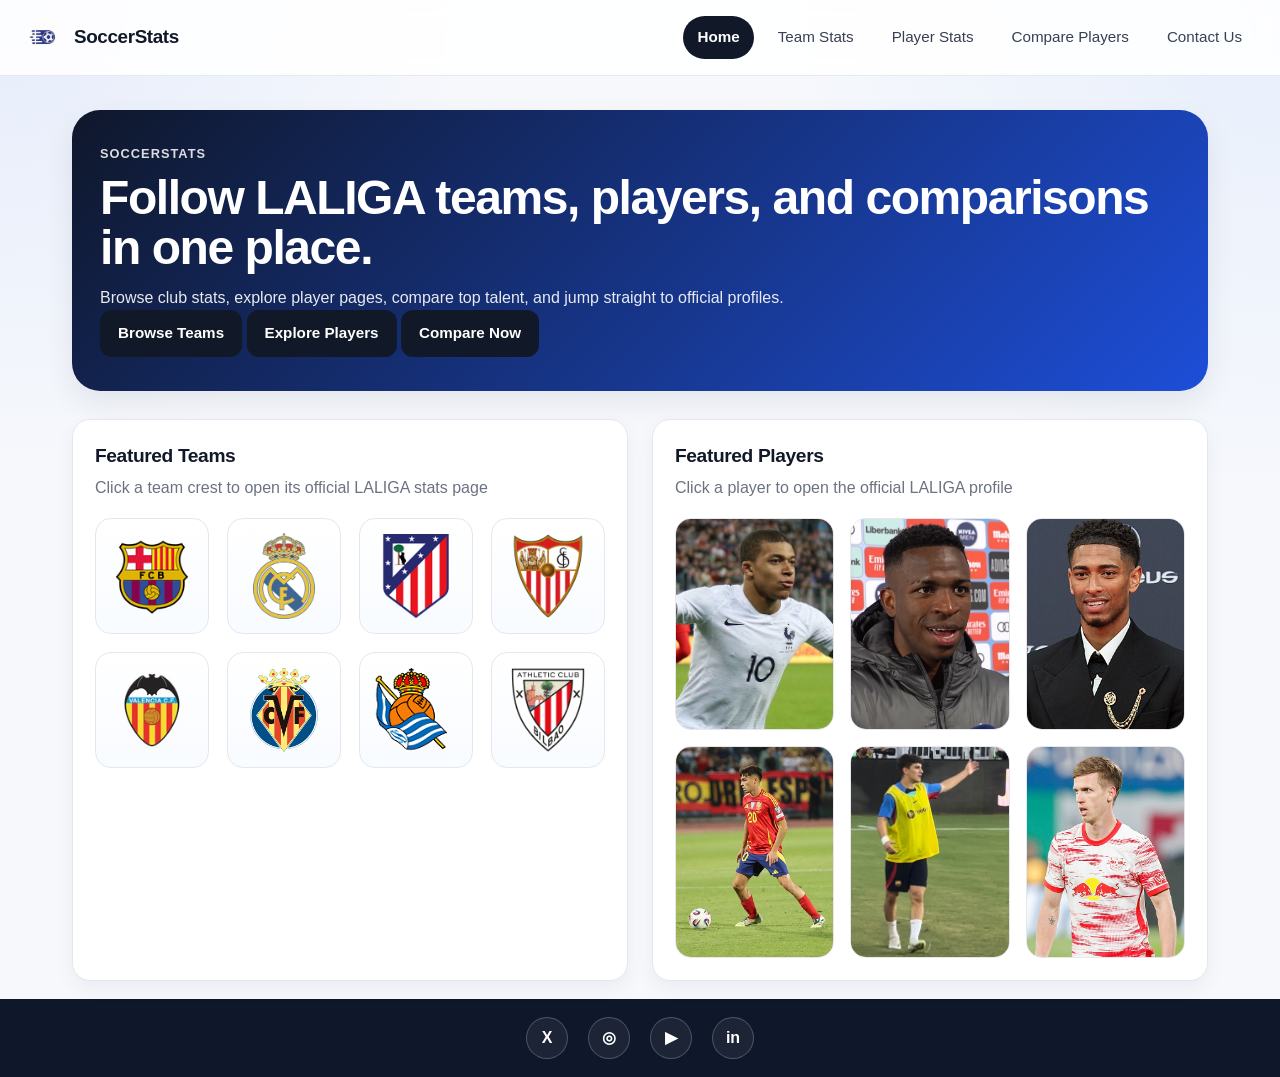
==== commit c7c842ed: "Add hero actions section to index.html Added hero actions section with buttons for team and player s" ====
--- a/index.html
+++ b/index.html
@@ -30,6 +30,12 @@
       <p class="page-subtitle">
         Browse club stats, explore player pages, compare top talent, and jump straight to official profiles.
       </p>
+
+      <div class="hero-actions">
+        <a class="primary-btn" href="team-stats.html">Browse Teams</a>
+        <a class="primary-btn primary-btn-secondary" href="player-stats.html">Explore Players</a>
+        <a class="primary-btn primary-btn-secondary" href="compare.html">Compare Now</a>
+      </div>
     </section>
 
     <section class="home-grid" aria-label="Home content">
